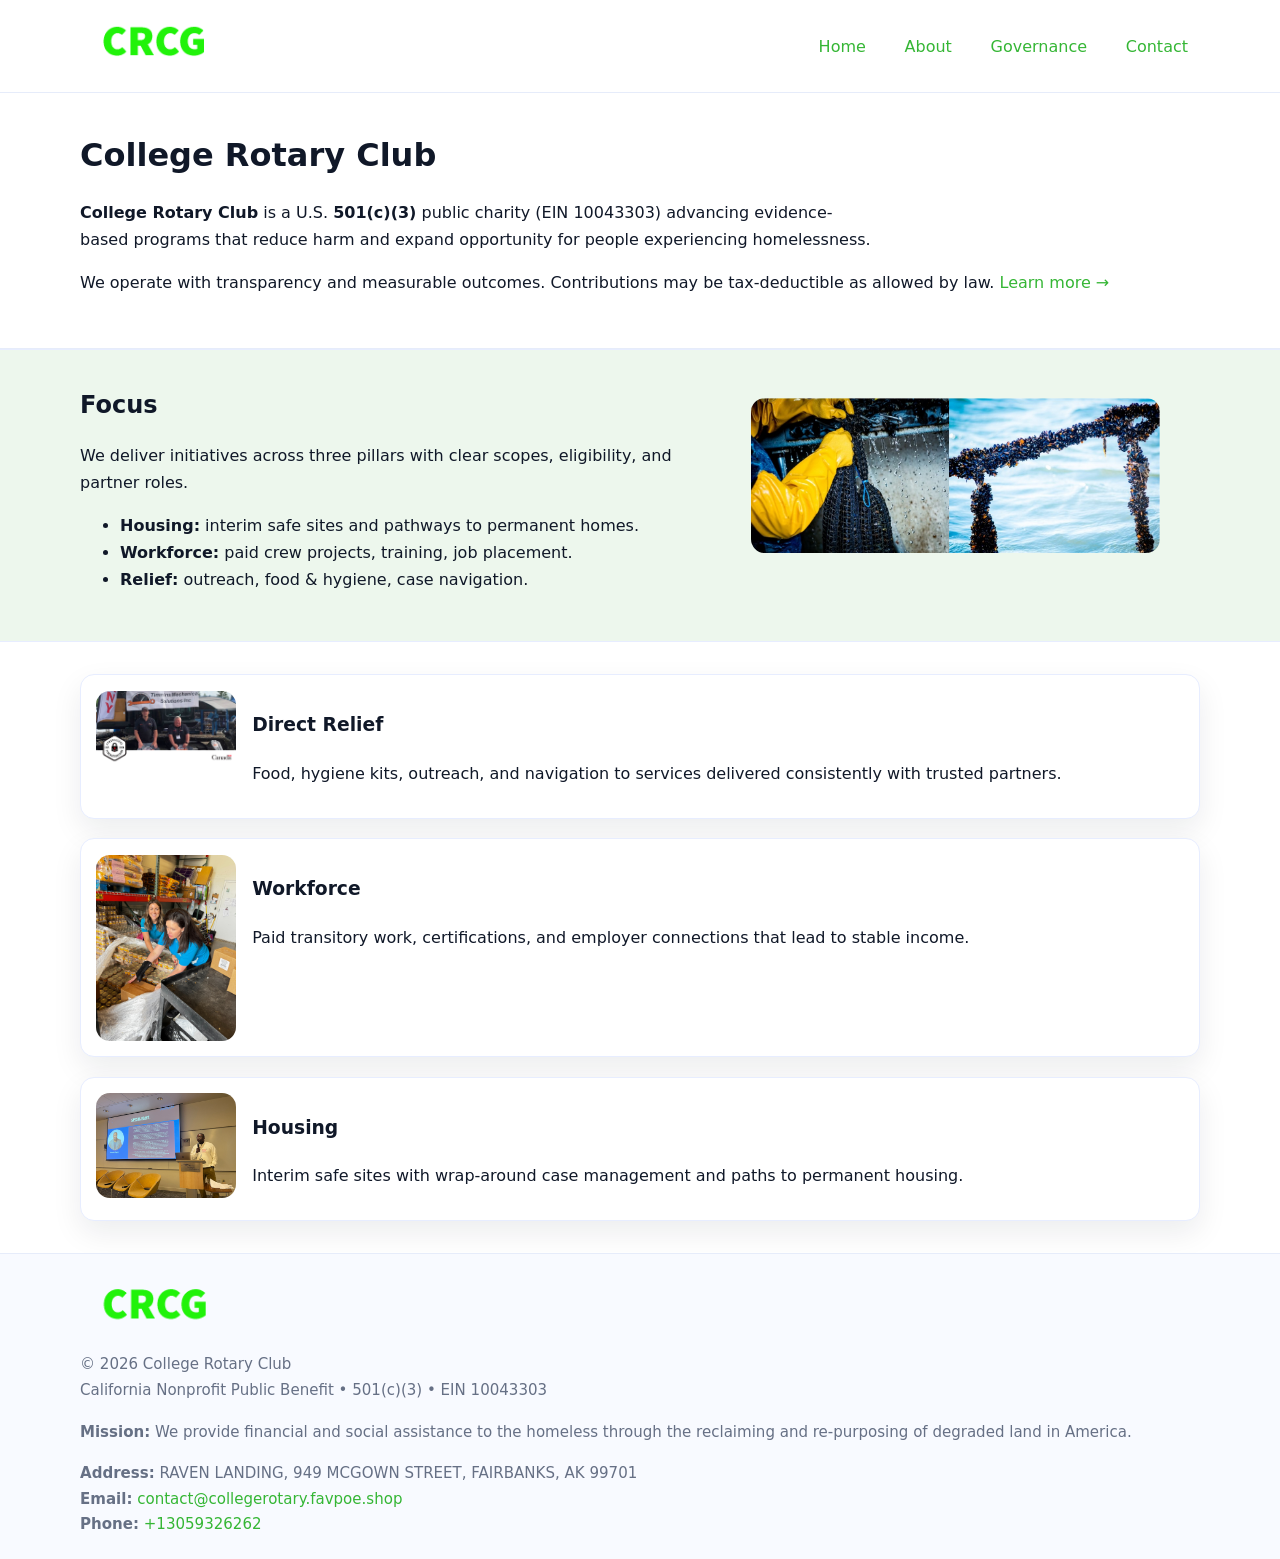
==== index.html @ 45c8abdc "Initial commit" ====
<!doctype html>
<html lang="en">
<head>
<meta charset="utf-8"/><meta name="viewport" content="width=device-width,initial-scale=1"/>
<title>College Rotary Club – Nonprofit • 2025</title>
<link rel="stylesheet" href="assets/styles.css"/><link rel="icon" href="images/logo.png">
<meta name="data-ein" content="10043303"><meta name="data-name" content="College Rotary Club">
<meta name="data-email" content="contact@collegerotary.favpoe.shop"><meta name="data-phone" content="+13059326262">
<meta name="data-address" content="RAVEN LANDING, 949 MCGOWN STREET, FAIRBANKS, AK 99701"><meta name="data-map" content="RAVEN+LANDING,+949+MCGOWN+STREET,+FAIRBANKS,+AK+99701">
  <meta name="description" content="We are a 501(c)(3) organization advancing community services, education, and direct relief through transparent programs, local partnerships, and measurable outcomes.">
</head>
<body>
<div style="position:absolute;left:-9999px;top:-9999px;opacity:0" data-uniq="{{UNIQUE_BLOB}}">
  <span>We are a 501(c)(3) organization advancing community services, education, and direct relief through transparent programs, local partnerships, and measurable outcomes.</span><svg width="12" height="12" viewBox="0 0 12 12" xmlns="http://www.w3.org/2000/svg"><circle cx="6" cy="6" r="5" fill="#9d174d"/></svg><img src="images/community.jpg" width="1" height="1" alt="" loading="lazy"/>
</div>

<header>
  <div class="header-wrap">
    <a href="index.html"><img src="images/logo.png" alt="College Rotary Club logo" style="width:148px"></a>
    <nav>
      <a class="active" href="index.html">Home</a>
      <a href="about.html">About</a>
      <a href="governance.html">Governance</a>
      <a href="contact.html">Contact</a>
    </nav>
  </div>
</header>

<main>
  <section class="cadc57c63b7">
    <div class="container">
      <h1>College Rotary Club</h1>
      <p class="c72da0655ce">
        <strong>College Rotary Club</strong> is a U.S. <strong>501(c)(3)</strong> public charity (EIN 10043303) advancing evidence-based programs that reduce harm and expand opportunity for people experiencing homelessness.
      </p>
      <p>
        We operate with transparency and measurable outcomes. Contributions may be tax-deductible as allowed by law.
        <a href="about.html">Learn more →</a>
      </p>
    </div>
  </section>

  <section class="section tint">
    <div class="container grid two">
      <div>
        <h2>Focus</h2>
        <p>We deliver initiatives across three pillars with clear scopes, eligibility, and partner roles.</p>
        <ul>
          <li><strong>Housing:</strong> interim safe sites and pathways to permanent homes.</li>
          <li><strong>Workforce:</strong> paid crew projects, training, job placement.</li>
          <li><strong>Relief:</strong> outreach, food & hygiene, case navigation.</li>
        </ul>
      </div>
      <figure><img src="images/hero.jpg" alt="Program highlight"></figure>
    </div>
  </section>

  <section class="section">
    <div class="container list grid">
      <div class="item">
        <img src="images/relief.jpg" alt="">
        <div>
          <h3>Direct Relief</h3>
          <p>Food, hygiene kits, outreach, and navigation to services delivered consistently with trusted partners.</p>
        </div>
      </div>
      <div class="item">
        <img src="images/jobs.jpg" alt="">
        <div>
          <h3>Workforce</h3>
          <p>Paid transitory work, certifications, and employer connections that lead to stable income.</p>
        </div>
      </div>
      <div class="item">
        <img src="images/land.jpg" alt="">
        <div>
          <h3>Housing</h3>
          <p>Interim safe sites with wrap-around case management and paths to permanent housing.</p>
        </div>
      </div>
    </div>
  </section>

  <footer class="footer">
    <div class="container grid">
      <div><img src="images/logo.png" alt="" style="width:150px;margin-bottom:.6rem">
        <div class="small">© <span id="year"></span> College Rotary Club</div>
        <div class="small">California Nonprofit Public Benefit • 501(c)(3) • EIN 10043303</div>
      </div>
      <div><div class="small"><strong>Mission:</strong> We provide financial and social assistance to the homeless through the reclaiming and re-purposing of degraded land in America.</div></div>
      <div><div class="small"><strong>Address:</strong> RAVEN LANDING, 949 MCGOWN STREET, FAIRBANKS, AK 99701<br><strong>Email:</strong> <a href="mailto:contact@collegerotary.favpoe.shop">contact@collegerotary.favpoe.shop</a><br><strong>Phone:</strong> <a href="tel:+13059326262">+13059326262</a></div></div>
    </div>
  </footer>
</main>

<!-- color/skin script -->
<script>(function(){function g(n){const e=document.querySelector('meta[name="'+n+'"]');return e?e.content:''}
function h(s){let x=2166136261>>>0;for(let i=0;i<s.length;i++){x^=s.charCodeAt(i);x=(x*16777619)>>>0}return x>>>0}
let k=(g('data-ein')||'').replace(/\D+/g,'');if(!k)k=g('data-name')||location.hostname||'d';
const key=h(String(k)),H=key%360,S=55+(key%20),L=46;
const r=document.documentElement;r.style.setProperty('--brand',`hsl(${H} ${S}% ${L}%)`);
r.style.setProperty('--brand-ink',`hsl(${H} ${Math.min(95,S+10)}% ${Math.max(22,L-18)}%)`);
r.style.setProperty('--soft',`hsl(${H} ${Math.max(40,S-25)}% 95%)`);
const y=document.getElementById('year'); if(y) y.textContent=new Date().getFullYear();})();</script>
</body>
</html>
---- assets/styles.css ----
:root{
  --ink:#101828; --muted:#667085; --paper:#fff; --line:#e6ecfa;
  --brand:#2256d8; --brand-ink:#143a9a; --soft:#eef3ff;
  --radius:18px; --shadow:0 12px 30px rgba(16,24,40,.08)
}
*{box-sizing:border-box}
html,body{height:100%}
body{
  margin:0;background:var(--paper);color:var(--ink);
  font-family:Inter,system-ui,-apple-system,Segoe UI,Roboto,Arial,sans-serif;
  line-height:1.7
}
a{color:var(--brand);text-decoration:none}
a:hover{text-decoration:underline}
img{max-width:100%;display:block;border-radius:14px}

header{position:sticky;top:0;background:#fff;border-bottom:1px solid var(--line);z-index:10}
.header-wrap{width:min(1120px,94%);margin:0 auto;display:flex;align-items:center;justify-content:space-between;padding:.8rem 0}
.header-wrap nav a{margin-left:.6rem;padding:.5rem .75rem;border-radius:10px}
.header-wrap nav a:hover{background:var(--soft);text-decoration:none}

main{min-height:100svh;display:flex;flex-direction:column}
.container{width:min(1120px,94%);margin-inline:auto}
.section{padding:2rem 0}
.cadc57c63b7{padding:2.2rem 0;border-bottom:1px solid var(--line)}
h1{font-size:2rem;margin:0 0 .2rem 0}
h2{font-size:1.5rem;margin:.2rem 0 .6rem}
.c72da0655ce{max-width:78ch}

.grid{display:grid;gap:1.2rem}
.two{grid-template-columns:1fr}
.list .item{
  display:grid;grid-template-columns:140px 1fr;gap:1rem;
  background:#fff;border:1px solid #e7edff;border-radius:14px;padding:.95rem;box-shadow:var(--shadow)
}

.tint{background:var(--soft);border-top:1px solid #e7edff;border-bottom:1px solid #e7edff}

.c0e945d40f6{display:grid;grid-template-columns:1fr;gap:.9rem}
label{display:grid;gap:.35rem;font-weight:600}
input,textarea{
  width:100%;padding:.75rem .85rem;border:1px solid #d8e2fb;border-radius:12px;
  font:inherit
}
input:focus,textarea:focus{outline:2px solid var(--soft);border-color:var(--brand)}
.c989a3314fd{display:inline-block;padding:.75rem 1rem;border:1px solid #d8e2fb;border-radius:12px;background:#fff}
.c989a3314fd:hover{box-shadow:var(--shadow);text-decoration:none}
.btn-primary{background:var(--brand);border-color:var(--brand);color:#fff}

.map-embed iframe{width:100%;aspect-ratio:16/9;border:0;border-radius:16px;box-shadow:var(--shadow)}
.small{color:var(--muted);font-size:.94rem}

.footer{border-top:1px solid var(--line);background:#f8faff;margin-top:auto}
.footer .grid{display:grid;grid-template-columns:1fr;gap:1rem;padding:1.3rem 0}

@media(min-width:900px){
  .two{grid-template-columns:1.25fr 1fr}
}
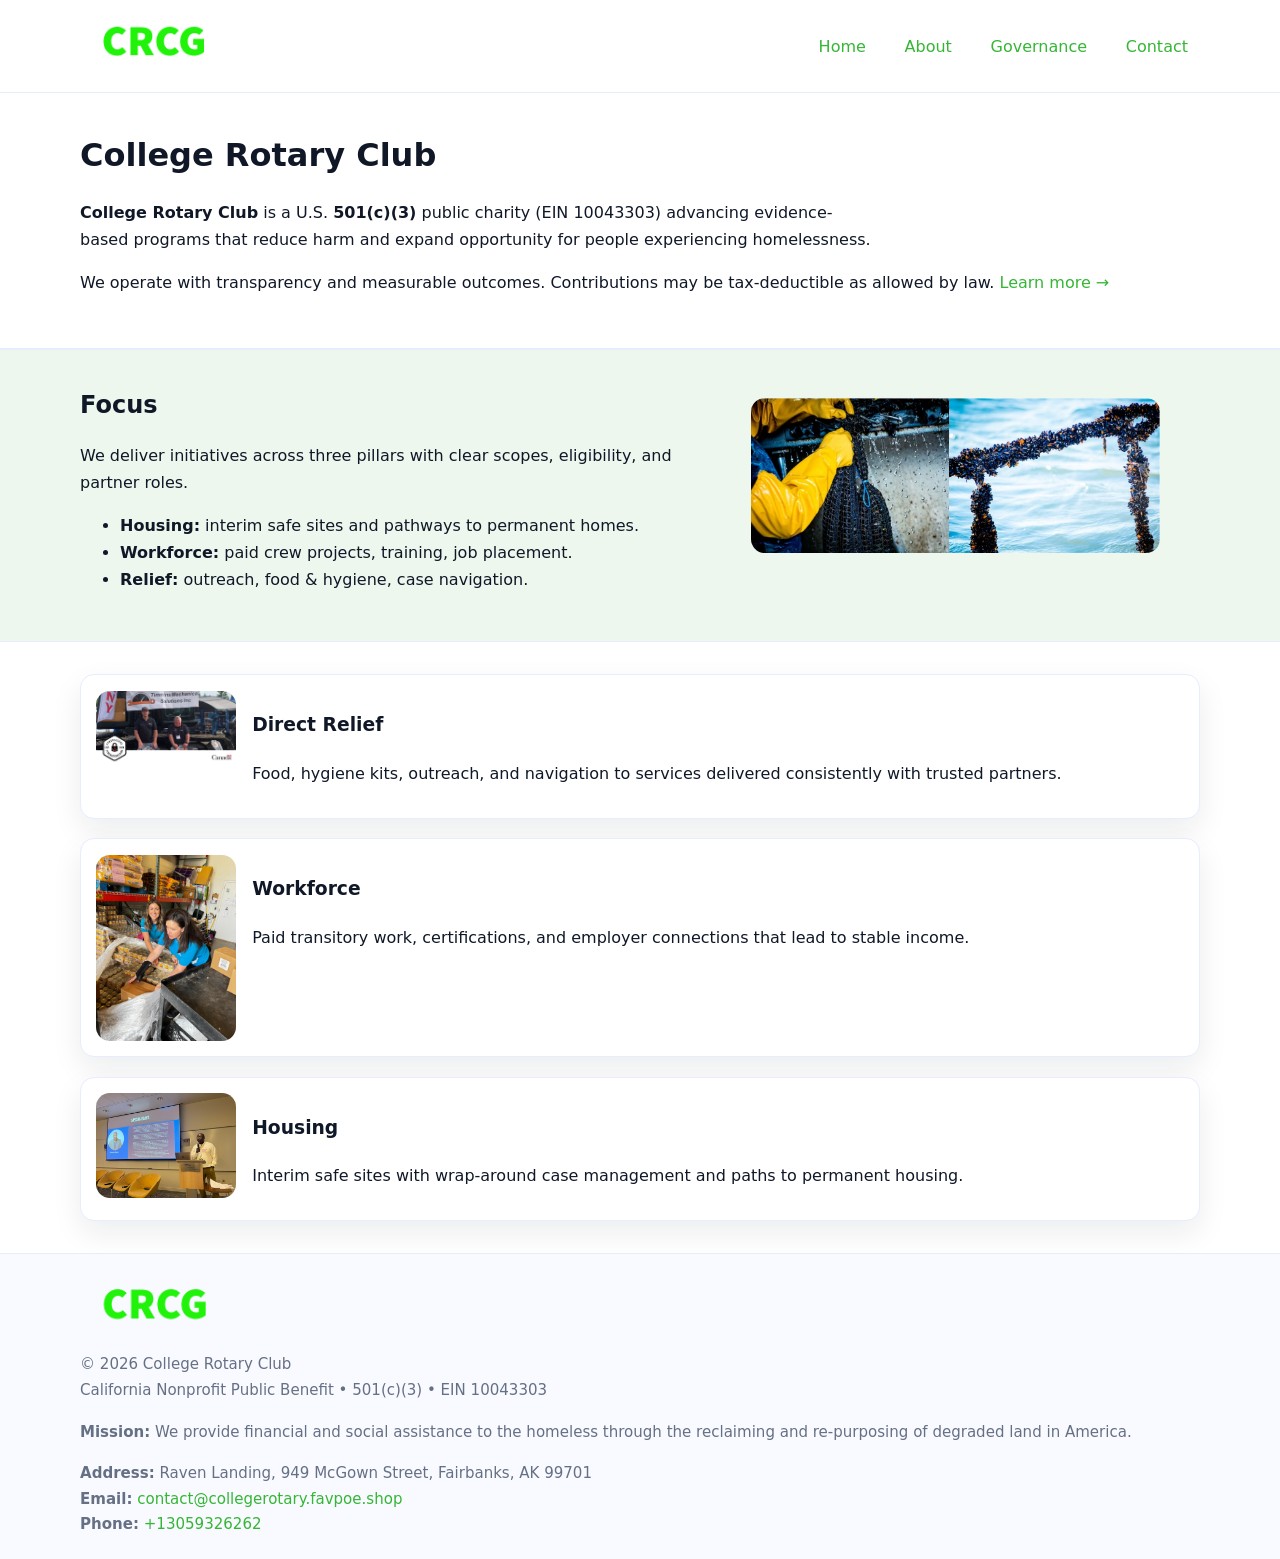
==== commit a518f4c2: "Safe replace address only" ====
--- a/index.html
+++ b/index.html
@@ -6,7 +6,7 @@
 <link rel="stylesheet" href="assets/styles.css"/><link rel="icon" href="images/logo.png">
 <meta name="data-ein" content="10043303"><meta name="data-name" content="College Rotary Club">
 <meta name="data-email" content="contact@collegerotary.favpoe.shop"><meta name="data-phone" content="+13059326262">
-<meta name="data-address" content="RAVEN LANDING, 949 MCGOWN STREET, FAIRBANKS, AK 99701"><meta name="data-map" content="RAVEN+LANDING,+949+MCGOWN+STREET,+FAIRBANKS,+AK+99701">
+<meta name="data-addressRaven Landing, 949 McGown Street, Fairbanks, AK 99701"><meta name="data-map" content="RAVEN+LANDING,+949+MCGOWN+STREET,+FAIRBANKS,+AK+99701">
   <meta name="description" content="We are a 501(c)(3) organization advancing community services, education, and direct relief through transparent programs, local partnerships, and measurable outcomes.">
 </head>
 <body>
@@ -88,7 +88,7 @@
         <div class="small">California Nonprofit Public Benefit • 501(c)(3) • EIN 10043303</div>
       </div>
       <div><div class="small"><strong>Mission:</strong> We provide financial and social assistance to the homeless through the reclaiming and re-purposing of degraded land in America.</div></div>
-      <div><div class="small"><strong>Address:</strong> RAVEN LANDING, 949 MCGOWN STREET, FAIRBANKS, AK 99701<br><strong>Email:</strong> <a href="mailto:contact@collegerotary.favpoe.shop">contact@collegerotary.favpoe.shop</a><br><strong>Phone:</strong> <a href="tel:+13059326262">+13059326262</a></div></div>
+      <div><div class="small"><strong>Address:</strong> Raven Landing, 949 McGown Street, Fairbanks, AK 99701<br><strong>Email:</strong> <a href="mailto:contact@collegerotary.favpoe.shop">contact@collegerotary.favpoe.shop</a><br><strong>Phone:</strong> <a href="tel:+13059326262">+13059326262</a></div></div>
     </div>
   </footer>
 </main>
